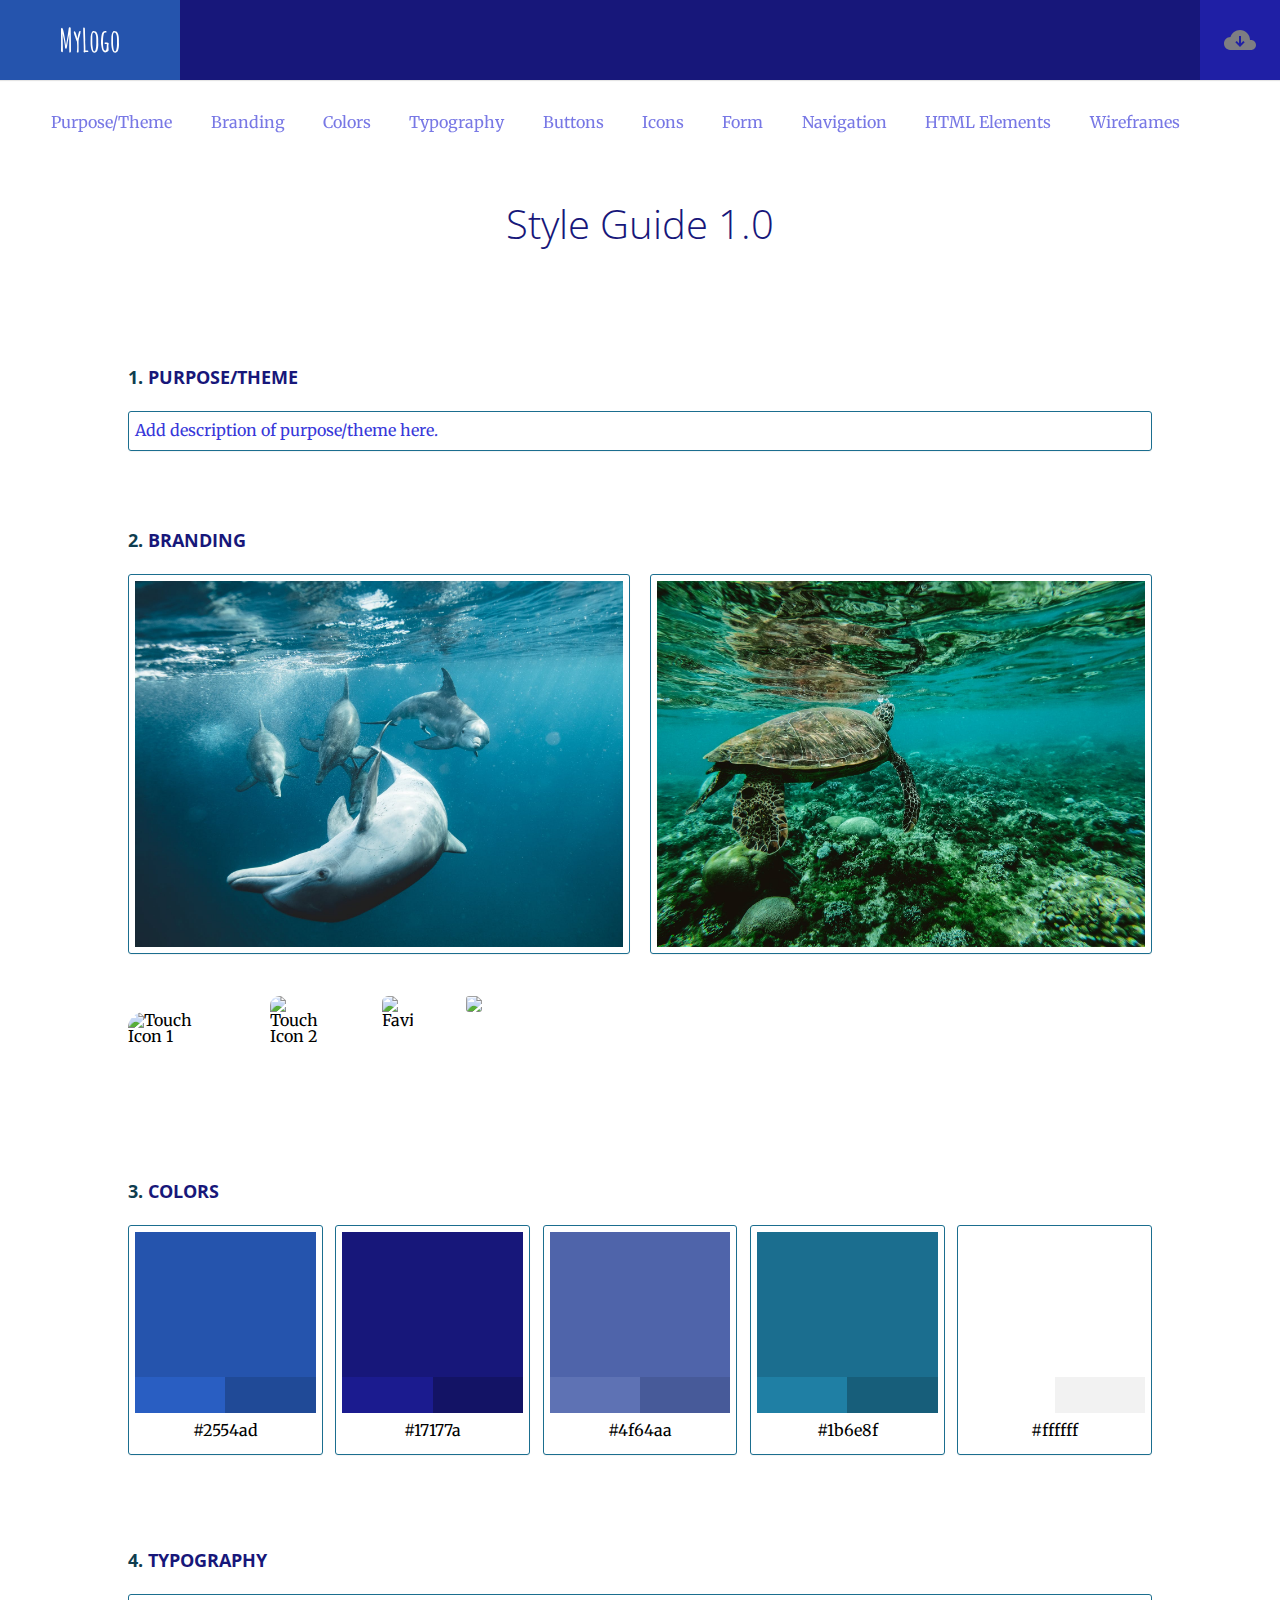
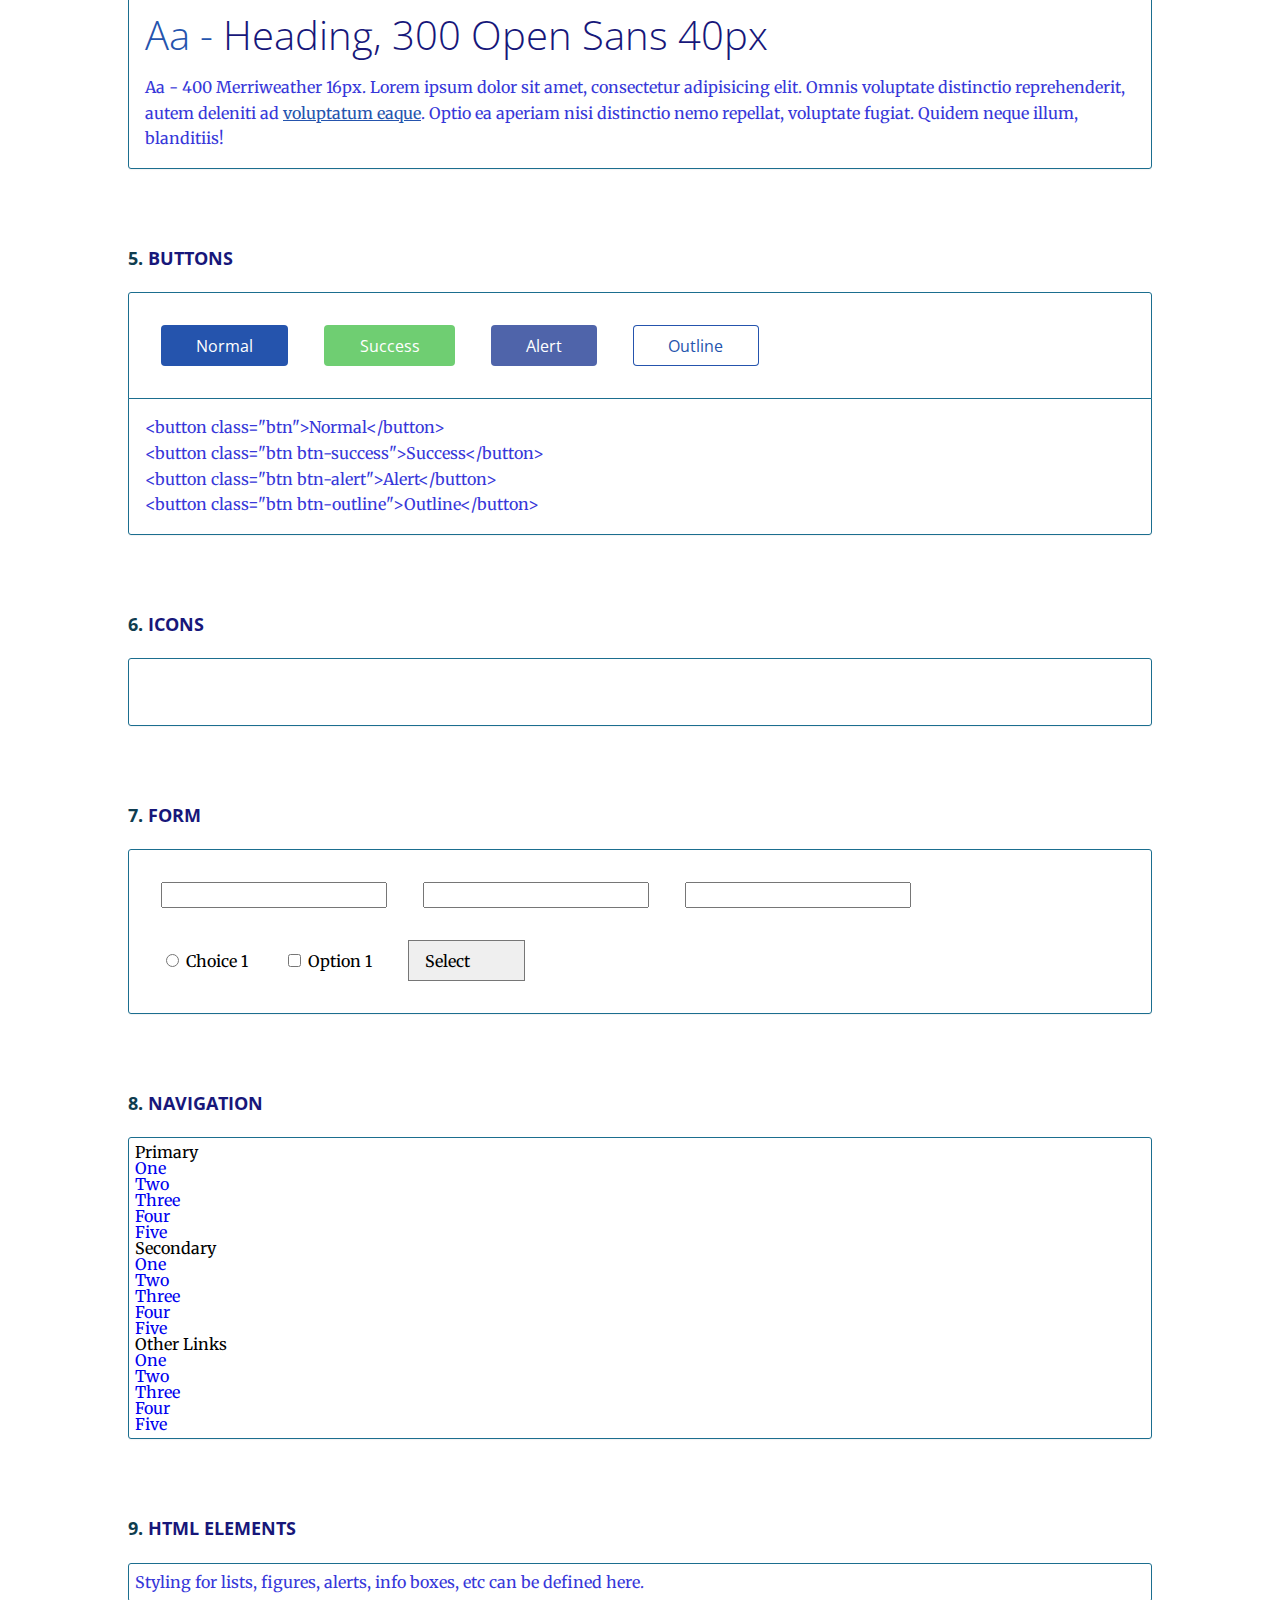
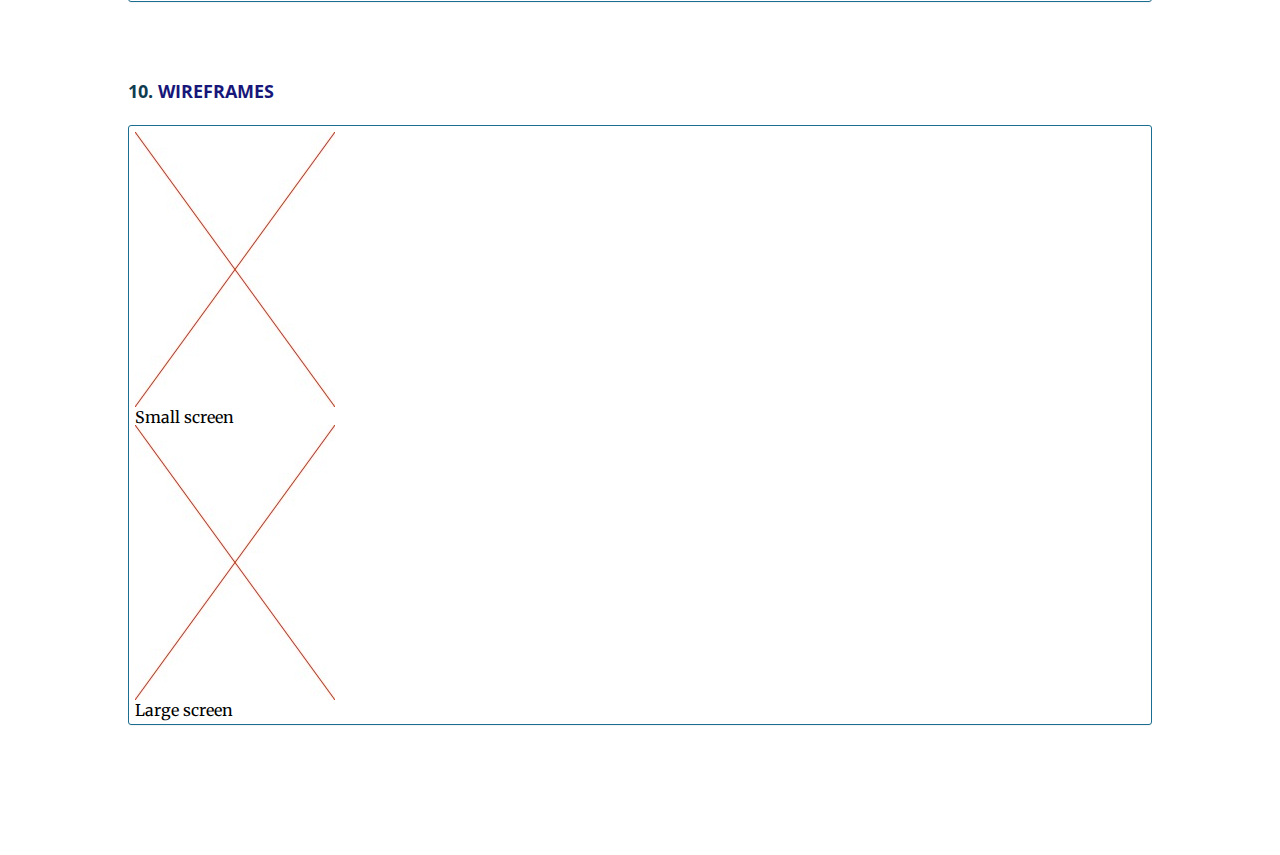
==== index.html @ e4dee093 "actualizando en git" ====
<!DOCTYPE html>
<html lang="en" class="no-js">
  <head>
    <meta charset="UTF-8" />
    <meta name="viewport" content="width=device-width, initial-scale=1" />

    <link
      href="http://fonts.googleapis.com/css?family=Open+Sans:400,300,700|Merriweather"
      rel="stylesheet"
      type="text/css"
    />

    <link rel="stylesheet" href="scss/style-guide.css" />
    <!-- Resource style -->
    <script src="js/modernizr.js"></script>
    <!-- Modernizr -->
    <title>Style Guide | CodyHouse</title>
  </head>
  <body>
    <header>
      <div class="cd-logo"><img src="assets/logo.svg" alt="Logo" /></div>

      <nav>
        <ul class="cd-main-nav">
          <li><a href="#branding">Branding</a></li>
          <li><a href="#colors">Colors</a></li>
          <li><a href="#typography">Typography</a></li>
          <li><a href="#buttons">Buttons</a></li>
          <li><a href="#icons">icons</a></li>
          <li><a href="#form">Form</a></li>
          <li><a href="#navigation">Navigation</a></li>
        </ul>
        <!-- cd-main-nav -->
      </nav>

      <a href="assets/assets-download-file.zip" class="cd-download"
        ><span>Download assets</span></a
      >
      <a href="#0" class="cd-nav-trigger">Menu<span></span></a>
    </header>

    <main>
      <h1>Style Guide 1.0</h1>

      <section id="purpose" class="cd-purpose">
        <h2>Purpose/Theme</h2>

        <div class="cd-box"><p>Add description of purpose/theme here.</p></div>
      </section>

      <section id="branding" class="cd-branding">
        <h2>Branding</h2>

        <ul>
          <li class="cd-box">
            <img src="assets/branding/Ocean-theme-3.jpeg" alt="Logo version 1" />
          </li>
          <li class="cd-box">
            <img src="assets/branding/Ocean-theme-4.jpeg" alt="Logo version 2" />
          </li>
        </ul>

        <ul>
          <li>
            <img src="assets/branding/touch-icon-1.jpg" alt="Touch Icon 1" />
          </li>
          <li>
            <img src="assets/branding/touch-icon-2.jpg" alt="Touch Icon 2" />
          </li>
          <li><img src="assets/branding/favicon-1.jpg" alt="Favicon 1" /></li>
          <li><img src="assets/branding/favicon-2.jpg" alt="Favicon 2" /></li>
        </ul>
      </section>

      <section id="colors" class="cd-colors">
        <h2>Colors</h2>

        <ul>
          <li class="cd-box"><div class="cd-color-swatch"></div></li>

          <li class="cd-box"><div class="cd-color-swatch"></div></li>

          <li class="cd-box"><div class="cd-color-swatch"></div></li>

          <li class="cd-box"><div class="cd-color-swatch"></div></li>

          <li class="cd-box"><div class="cd-color-swatch"></div></li>
        </ul>
      </section>

      <section id="typography" class="cd-typography">
        <h2>Typography</h2>

        <div class="cd-box">
          <h1>Heading, <span></span></h1>
          <p>
            Aa - <span></span>. Lorem ipsum dolor sit amet, consectetur
            adipisicing elit. Omnis voluptate distinctio reprehenderit, autem
            deleniti ad <a href="#0">voluptatum eaque</a>. Optio ea aperiam nisi
            distinctio nemo repellat, voluptate fugiat. Quidem neque illum,
            blanditiis!
          </p>
        </div>
      </section>

      <section id="buttons" class="cd-buttons">
        <h2>Buttons</h2>

        <div class="cd-box">
          <button class="btn">Normal</button>
          <button class="btn btn-success">Success</button>
          <button class="btn btn-alert">Alert</button>
          <button class="btn btn-outline">Outline</button>
        </div>
      </section>

      <section id="icons" class="cd-icons">
        <h2>Icons</h2>

        <ul class="cd-box">
          <li class="cd-icon-1"></li>
          <li class="cd-icon-2"></li>
          <li class="cd-icon-3"></li>
          <li class="cd-icon-4"></li>
          <li class="cd-icon-5"></li>
          <li class="cd-icon-6"></li>
          <li class="cd-icon-7"></li>
          <li class="cd-icon-8"></li>
        </ul>
      </section>

      <section id="form" class="cd-form">
        <h2>Form</h2>

        <div class="cd-box">
          <form>
            <fieldset>
              <input type="text" /> <input class="success" type="text" />
              <input class="alert" type="text" />
            </fieldset>

            <fieldset>
              <div class="cd-input-wrapper">
                <input type="radio" name="radioButton" id="radio1" />
                <label class="radio-label" for="radio1">Choice 1</label>
              </div>

              <div class="cd-input-wrapper">
                <input type="checkbox" id="checkbox1" />
                <label class="checkbox-label" for="checkbox1">Option 1</label>
              </div>

              <div class="cd-input-wrapper cd-select">
                <select name="select-this" id="select-this">
                  <option value="0">Select</option>
                  <option value="1">Option 1</option>
                  <option value="2">Option 2</option>
                  <option value="2">Option 3</option>
                </select>
              </div>
            </fieldset>
          </form>
        </div>
      </section>
      <section id="navigation" class="cd-navigation">
        <h2>Navigation</h2>
        <div class="cd-box">
          <div>
            <h3>Primary</h3>
            <nav class="cd-primary-nav">
              <ul>
                <li><a href="#">One</a></li>
                <li><a href="#">Two</a></li>
                <li><a href="#">Three</a></li>
                <li><a href="#">Four</a></li>
                <li><a href="#">Five</a></li>
              </ul>
            </nav>
          </div>
          <div>
            <h3>Secondary</h3>
            <nav class="cd-secondary-nav">
              <ul>
                <li><a href="#">One</a></li>
                <li><a href="#">Two</a></li>
                <li><a href="#">Three</a></li>
                <li><a href="#">Four</a></li>
                <li><a href="#">Five</a></li>
              </ul>
            </nav>
          </div>
          <div>
            <h3>Other Links</h3>
            <ul>
              <li><a href="#">One</a></li>
              <li><a href="#">Two</a></li>
              <li><a href="#">Three</a></li>
              <li><a href="#">Four</a></li>
              <li><a href="#">Five</a></li>
            </ul>
          </div>
        </div>
      </section>

      <section id="elements" class="cd-elements">
        <h2>HTML Elements</h2>
        <div class="cd-box">
          <p>
            Styling for lists, figures, alerts, info boxes, etc can be defined
            here.
          </p>
        </div>
      </section>

      <section id="wireframes" class="cd-wireframes">
        <h2>Wireframes</h2>
        <div class="cd-box">
          <figure>
            <img src="assets/wireframe-sm.jpg" alt="Small screen wireframe" />
            <figcaption>Small screen</figcaption>
          </figure>
          <figure>
            <img src="assets/wireframe-lg.jpg" alt="Large screen wireframe" />
            <figcaption>Large screen</figcaption>
          </figure>
        </div>
      </section>
    </main>

    <script src="js/main.js"></script>
  </body>
</html>
---- scss/style-guide.css ----
/* http://meyerweb.com/eric/tools/css/reset/ 
   v2.0 | 20110126
   License: none (public domain)
*/
html, body, div, span, applet, object, iframe,
h1, h2, h3, h4, h5, h6, p, blockquote, pre,
a, abbr, acronym, address, big, cite, code,
del, dfn, em, img, ins, kbd, q, s, samp,
small, strike, strong, sub, sup, tt, var,
b, u, i, center,
dl, dt, dd, ol, ul, li,
fieldset, form, label, legend,
table, caption, tbody, tfoot, thead, tr, th, td,
article, aside, canvas, details, embed,
figure, figcaption, footer, header, hgroup,
menu, nav, output, ruby, section, summary,
time, mark, audio, video {
  margin: 0;
  padding: 0;
  border: 0;
  font-size: 100%;
  font: inherit;
  vertical-align: baseline;
}

/* HTML5 display-role reset for older browsers */
article, aside, details, figcaption, figure,
footer, header, hgroup, menu, nav, section, main {
  display: block;
}

body {
  line-height: 1;
}

ol, ul {
  list-style: none;
}

blockquote, q {
  quotes: none;
}

blockquote:before, blockquote:after,
q:before, q:after {
  content: "";
  content: none;
}

table {
  border-collapse: collapse;
  border-spacing: 0;
}

/* -------------------------------- 

xBackground 

-------------------------------- */
body {
  /* this is the page background */
  background-color: #ffffff;
}

/* -------------------------------- 

xPatterns

-------------------------------- */
.cd-box {
  /* this is the container of various design elements - i.e. the 2 logo of the branding section */
  border: 1px solid #1b6e8f;
  border-radius: 3px;
  background: #ffffff;
  box-shadow: 0 1px 1px rgba(0, 0, 0, 0.05);
  padding: 6px;
}

/* -------------------------------- 

xNavigation 

-------------------------------- */
header {
  background-color: #17177a;
}

.cd-logo {
  /* logo box style */
  background-color: #2554ad;
  width: 120px;
}
@media only screen and (min-width: 1024px) {
  .cd-logo {
    width: 180px;
  }
}

.cd-main-nav {
  /* main navigation background color - full screen on small devices */
  background: #17177a;
}
.cd-main-nav li a {
  color: #ffffff;
  border-color: #1b1b8f;
}
@media only screen and (min-width: 1024px) {
  .cd-main-nav li a {
    color: #7878e5;
  }
  .cd-main-nav li a.selected {
    color: #ffffff;
    box-shadow: 0 2px 0 #2554ad;
  }
  .cd-main-nav li a:hover {
    color: #ffffff;
  }
}

.cd-nav-trigger span {
  /* hamburger menu */
  background-color: #ffffff;
}
.cd-nav-trigger span::before, .cd-nav-trigger span::after {
  /* upper and lower lines */
  background-color: #ffffff;
}

.nav-is-visible .cd-nav-trigger span {
  /* hide line in the center on mobile when nav is visible */
  background-color: rgba(255, 255, 255, 0);
}
.nav-is-visible .cd-nav-trigger span::before, .nav-is-visible .cd-nav-trigger span::after {
  /* preserve visibility of upper and lower lines - close icon */
  background-color: white;
}

.cd-download {
  /* download button top-right visible on big devices */
  background-color: #1f1fa5;
}
.no-touch .cd-download:hover {
  background-color: #2323ba;
}
.cd-download span {
  /* tooltip */
  background: #2554ad;
  color: #ffffff;
}
.cd-download span::before {
  /* right arrow color */
  border-color: #2554ad;
}

/* -------------------------------- 

xPage title 

-------------------------------- */
main > h1 {
  color: #17177a;
}
@media only screen and (min-width: 1600px) {
  main > h1 {
    /* title goes into the header on big devices */
    color: #ffffff;
  }
}

/* -------------------------------- 

xTypography 

-------------------------------- */
/* -------------------------------- 

xTypography 

-------------------------------- */
h1, h2 {
  font-family: "Open Sans", sans-serif;
  color: #17177a;
}

h1 {
  font-size: 2.4rem;
  font-weight: 300;
  line-height: 1.2;
  margin: 0 0 0.4em;
}
@media only screen and (min-width: 768px) {
  h1 {
    font-size: 3.2rem;
  }
}
@media only screen and (min-width: 1024px) {
  h1 {
    font-size: 4rem;
  }
}

h2 {
  font-weight: bold;
  text-transform: uppercase;
  margin: 1em 0;
}
@media only screen and (min-width: 768px) {
  h2 {
    font-size: 1.8rem;
    margin: 1em 0 1.4em;
  }
}

section > h2::before {
  /* number before each section title */
  color: #0f3d4f;
}

p {
  font-size: 1.4rem;
  line-height: 1.4;
  color: #3737d9;
}
p a {
  color: #2554ad;
  text-decoration: underline;
}
@media only screen and (min-width: 768px) {
  p {
    font-size: 1.6rem;
    line-height: 1.6;
  }
}

/* -------------------------------- 

xButtons 

-------------------------------- */
.btn {
  border: none;
  box-shadow: none;
  border-radius: 0.25em;
  font-size: 1.4rem;
  font-family: "Open Sans", sans-serif;
  color: #ffffff;
  padding: 0.6em 2.2em;
  cursor: pointer;
  background: #2554ad;
}
.btn:focus {
  outline: none;
}
.no-touch .btn:hover {
  background: #295ec2;
}
.btn.btn-success {
  background: #6fce72;
}
.no-touch .btn.btn-success:hover {
  background: #82d485;
}
.btn.btn-alert {
  background: #4f64aa;
}
.no-touch .btn.btn-alert:hover {
  background: #5e72b4;
}
.btn.btn-outline {
  color: #2554ad;
  background: transparent;
  box-shadow: inset 0 0 0 1px #2554ad;
}
.no-touch .btn.btn-outline:hover {
  color: #ffffff;
  background: #2554ad;
}
@media only screen and (min-width: 768px) {
  .btn {
    font-size: 1.6rem;
  }
}

select {
  position: relative;
  padding: 0.6em 2em 0.6em 1em;
  cursor: pointer;
  -webkit-appearance: none;
  -moz-appearance: none;
  -ms-appearance: none;
  -o-appearance: none;
  appearance: none;
}

/* -------------------------------- 

xBasic style

-------------------------------- */
*, *::after, *::before {
  -webkit-box-sizing: border-box;
  -moz-box-sizing: border-box;
  box-sizing: border-box;
}

html * {
  -webkit-font-smoothing: antialiased;
  -moz-osx-font-smoothing: grayscale;
}

html {
  font-size: 62.5%;
}

body {
  font-size: 1.6rem;
  font-family: "Merriweather", serif;
}

a {
  text-decoration: none;
}

img {
  max-width: 100%;
}

input, textarea, select {
  font-family: "Merriweather", serif;
  font-size: 1.6rem;
}

header {
  position: fixed;
  height: 50px;
  width: 100%;
  top: 0;
  left: 0;
  box-shadow: 0 1px 1px rgba(0, 0, 0, 0.1);
  z-index: 10;
}
header nav {
  display: inline-block;
}
@media only screen and (min-width: 1024px) {
  header {
    height: 80px;
  }
  header::after {
    clear: both;
    content: "";
    display: block;
  }
}

.cd-logo {
  display: inline-block;
  height: 100%;
  position: relative;
}
.cd-logo img {
  position: absolute;
  display: block;
  top: 50%;
  left: 50%;
  -webkit-transform: translateX(-50%) translateY(-50%);
  -moz-transform: translateX(-50%) translateY(-50%);
  -ms-transform: translateX(-50%) translateY(-50%);
  -o-transform: translateX(-50%) translateY(-50%);
  transform: translateX(-50%) translateY(-50%);
}
@media only screen and (min-width: 1600px) {
  .cd-logo {
    margin-left: 5%;
  }
}

.cd-nav-trigger {
  display: block;
  position: absolute;
  right: 0;
  top: 0;
  height: 100%;
  width: 50px;
  overflow: hidden;
  white-space: nowrap;
  color: transparent;
}
.cd-nav-trigger span {
  position: absolute;
  height: 2px;
  width: 20px;
  top: 50%;
  margin-top: -1px;
  left: 50%;
  margin-left: -10px;
  -webkit-transition: background-color 0.3s 0.3s;
  -moz-transition: background-color 0.3s 0.3s;
  transition: background-color 0.3s 0.3s;
}
.cd-nav-trigger span::before, .cd-nav-trigger span::after {
  content: "";
  position: absolute;
  width: 100%;
  height: 100%;
  /* Force Hardware Acceleration in WebKit */
  -webkit-transform: translateZ(0);
  -moz-transform: translateZ(0);
  -ms-transform: translateZ(0);
  -o-transform: translateZ(0);
  transform: translateZ(0);
  -webkit-backface-visibility: hidden;
  backface-visibility: hidden;
  will-change: transform;
  -webkit-transition: transform 0.3s 0.3s;
  -moz-transition: transform 0.3s 0.3s;
  transition: transform 0.3s 0.3s;
}
.cd-nav-trigger span::before {
  -webkit-transform: translateY(-6px);
  -moz-transform: translateY(-6px);
  -ms-transform: translateY(-6px);
  -o-transform: translateY(-6px);
  transform: translateY(-6px);
}
.cd-nav-trigger span::after {
  -webkit-transform: translateY(6px);
  -moz-transform: translateY(6px);
  -ms-transform: translateY(6px);
  -o-transform: translateY(6px);
  transform: translateY(6px);
}
@media only screen and (min-width: 1024px) {
  .cd-nav-trigger {
    display: none;
  }
}

.cd-main-nav {
  position: fixed;
  top: 0;
  left: 0;
  width: 100%;
  height: 100vh;
  padding: 50px 0;
  text-align: center;
  -webkit-transform: translateY(-100%);
  -moz-transform: translateY(-100%);
  -ms-transform: translateY(-100%);
  -o-transform: translateY(-100%);
  transform: translateY(-100%);
  -webkit-transition: transform 0.3s;
  -moz-transition: transform 0.3s;
  transition: transform 0.3s;
}
.cd-main-nav li a {
  display: block;
  font-size: 1.8rem;
  padding: 1em 0;
  border-bottom-width: 1px;
  border-style: solid;
}
.cd-main-nav li:first-of-type a {
  border-top-width: 1px;
}
@media only screen and (min-width: 1024px) {
  .cd-main-nav {
    position: static;
    display: table;
    -webkit-transform: translateY(0);
    -moz-transform: translateY(0);
    -ms-transform: translateY(0);
    -o-transform: translateY(0);
    transform: translateY(0);
    width: auto;
    height: 80px;
    background: transparent;
    padding: 0 2em;
    text-align: left;
  }
  .cd-main-nav li {
    display: table-cell;
    vertical-align: middle;
    padding: 0 1em;
  }
  .cd-main-nav li a {
    display: inline-block;
    font-size: 1.6rem;
    padding: 0.4em 0.2em;
    border-bottom: none;
    -webkit-transition: all 0.2s;
    -moz-transition: all 0.2s;
    transition: all 0.2s;
  }
  .cd-main-nav li:first-of-type a {
    border-top: none;
  }
}
@media only screen and (min-width: 1600px) {
  .cd-main-nav {
    display: none;
  }
}

.nav-is-visible .cd-nav-trigger span::before {
  -webkit-transform: translateY(0) rotate(-45deg);
  -moz-transform: translateY(0) rotate(-45deg);
  -ms-transform: translateY(0) rotate(-45deg);
  -o-transform: translateY(0) rotate(-45deg);
  transform: translateY(0) rotate(-45deg);
}
.nav-is-visible .cd-nav-trigger span::after {
  -webkit-transform: translateY(0) rotate(45deg);
  -moz-transform: translateY(0) rotate(45deg);
  -ms-transform: translateY(0) rotate(45deg);
  -o-transform: translateY(0) rotate(45deg);
  transform: translateY(0) rotate(45deg);
}
.nav-is-visible .cd-main-nav {
  -webkit-transform: translateY(0);
  -moz-transform: translateY(0);
  -ms-transform: translateY(0);
  -o-transform: translateY(0);
  transform: translateY(0);
}

.cd-download {
  position: absolute;
  top: 0;
  right: 0;
  height: 100%;
  width: 80px;
  background-image: url("../assets/icon-download.svg");
  background-position: center center;
  background-repeat: no-repeat;
  display: none;
  -webkit-transition: background-color 0.2s;
  -moz-transition: background-color 0.2s;
  transition: background-color 0.2s;
}
.cd-download span {
  /* tooltip */
  position: absolute;
  right: 120%;
  top: 50%;
  margin-top: -20px;
  width: 140px;
  height: 40px;
  line-height: 40px;
  white-space: nowrap;
  text-align: center;
  font-size: 1.2rem;
  -webkit-transition: opacity 0.2s 0s, visibility 0s 0.2s;
  -moz-transition: opacity 0.2s 0s, visibility 0s 0.2s;
  transition: opacity 0.2s 0s, visibility 0s 0.2s;
}
.cd-download span::before {
  /* right arrow */
  content: "";
  position: absolute;
  top: 12px;
  left: 100%;
  height: 0;
  width: 0;
  border-width: 8px;
  border-style: solid;
  border-top-color: transparent;
  border-bottom-color: transparent;
  border-right-color: transparent;
}
.no-touch .cd-download:hover span {
  opacity: 1;
  visibility: visible;
  -webkit-transition: opacity 0.2s 0s, visibility 0s 0s;
  -moz-transition: opacity 0.2s 0s, visibility 0s 0s;
  transition: opacity 0.2s 0s, visibility 0s 0s;
}
@media only screen and (min-width: 1024px) {
  .cd-download {
    display: block;
  }
  .cd-download span {
    opacity: 0;
    visibility: hidden;
  }
}
@media only screen and (min-width: 1600px) {
  .cd-download {
    right: 5%;
  }
}

main {
  width: 90%;
  max-width: 1024px;
  margin: 0 auto;
  padding: 50px 0;
}
main > h1 {
  text-align: center;
  margin: 3em 0;
}
@media only screen and (min-width: 1024px) {
  main {
    padding-top: 80px;
  }
}
@media only screen and (min-width: 1600px) {
  main {
    max-width: none;
    padding: 120px 0 50px;
  }
  main > h1 {
    position: fixed;
    top: 0;
    left: 50%;
    height: 80px;
    line-height: 80px;
    width: 400px;
    margin: 0 0 0 -200px;
    font-size: 2.6rem;
    z-index: 20;
  }
}

section {
  margin: 3em 0;
}
section::after {
  clear: both;
  content: "";
  display: block;
}
section:nth-of-type(1) h2::before {
  content: "1. ";
}
section:nth-of-type(2) h2::before {
  content: "2. ";
}
section:nth-of-type(3) h2::before {
  content: "3. ";
}
section:nth-of-type(4) h2::before {
  content: "4. ";
}
section:nth-of-type(5) h2::before {
  content: "5. ";
}
section:nth-of-type(6) h2::before {
  content: "6. ";
}
section:nth-of-type(7) h2::before {
  content: "7. ";
}
section:nth-of-type(8) h2::before {
  content: "8. ";
}
section:nth-of-type(9) h2::before {
  content: "9. ";
}
section:nth-of-type(10) h2::before {
  content: "10. ";
}
@media only screen and (min-width: 768px) {
  section {
    margin: 3em 0 5em;
  }
}
@media only screen and (min-width: 1600px) {
  section {
    width: 48%;
    float: left;
    margin: 0 4% 4em 0;
  }
  section:nth-of-type(2n) {
    margin-right: 0;
  }
}

/* xBranding section - basic style */
.cd-branding .cd-box {
  margin-bottom: 1em;
}
.cd-branding img {
  display: block;
  width: 100%;
}
.cd-branding ul:last-of-type {
  padding-top: 0.6em;
}
.cd-branding ul:last-of-type li {
  display: inline-block;
  margin-right: 1em;
}
.cd-branding ul:last-of-type li:nth-of-type(1) img {
  width: 90px;
  height: 90px;
  border-radius: 1em;
}
.cd-branding ul:last-of-type li:nth-of-type(2) img {
  width: 60px;
  height: 60px;
  border-radius: 0.6em;
}
.cd-branding ul:last-of-type li:nth-of-type(3) img {
  width: 32px;
  height: 32px;
  border-radius: 0.4em;
}
.cd-branding ul:last-of-type li:nth-of-type(4) img {
  width: 16px;
  height: 16px;
  border-radius: 0.2em;
}
@media only screen and (min-width: 768px) {
  .cd-branding .cd-box {
    width: 49%;
    float: left;
    margin: 0 2% 2em 0;
  }
  .cd-branding .cd-box:nth-of-type(2n) {
    margin-right: 0;
  }
  .cd-branding ul:last-of-type {
    clear: left;
  }
  .cd-branding ul:last-of-type li {
    margin-right: 3em;
  }
}

/* xColor section - basic style */
.cd-colors li {
  text-align: center;
  width: 48%;
  float: left;
  margin: 0 4% 1em 0;
}
.cd-colors li:nth-of-type(2n) {
  margin-right: 0;
}
.cd-colors .cd-color-swatch {
  position: relative;
  width: 100%;
  padding: 50% 0;
}
.cd-colors .cd-color-swatch::before, .cd-colors .cd-color-swatch::after {
  /* lighter and darker color shades of the same swatch */
  content: "";
  position: absolute;
  bottom: 0;
  width: 50%;
  height: 20%;
}
.cd-colors .cd-color-swatch::before {
  left: 0;
}
.cd-colors .cd-color-swatch::after {
  right: 0;
}
.cd-colors b {
  display: block;
  padding: 0.6em 0;
}
.cd-colors li:nth-of-type(1) .cd-color-swatch {
  background: #2554ad;
}
.cd-colors li:nth-of-type(1) .cd-color-swatch::before {
  background: #295ec2;
}
.cd-colors li:nth-of-type(1) .cd-color-swatch::after {
  background: #204a97;
}
.cd-colors li:nth-of-type(2) .cd-color-swatch {
  background: #17177a;
}
.cd-colors li:nth-of-type(2) .cd-color-swatch::before {
  background: #1b1b8f;
}
.cd-colors li:nth-of-type(2) .cd-color-swatch::after {
  background: #131365;
}
.cd-colors li:nth-of-type(3) .cd-color-swatch {
  background: #4f64aa;
}
.cd-colors li:nth-of-type(3) .cd-color-swatch::before {
  background: #5e72b4;
}
.cd-colors li:nth-of-type(3) .cd-color-swatch::after {
  background: #475a99;
}
.cd-colors li:nth-of-type(4) .cd-color-swatch {
  background: #1b6e8f;
}
.cd-colors li:nth-of-type(4) .cd-color-swatch::before {
  background: #1f7fa4;
}
.cd-colors li:nth-of-type(4) .cd-color-swatch::after {
  background: #175e7a;
}
.cd-colors li:nth-of-type(5) .cd-color-swatch {
  background: #ffffff;
}
.cd-colors li:nth-of-type(5) .cd-color-swatch::before {
  background: white;
}
.cd-colors li:nth-of-type(5) .cd-color-swatch::after {
  background: #f2f2f2;
}
@media only screen and (min-width: 768px) {
  .cd-colors li {
    width: 19%;
    float: left;
    margin: 0 1.25% 1em 0;
  }
  .cd-colors li:nth-of-type(2n) {
    margin-right: 1.25%;
  }
  .cd-colors li:nth-of-type(5n) {
    margin-right: 0;
  }
}

.cd-typography .cd-box,
.cd-buttons .cd-box,
.cd-icons .cd-box,
.cd-form .cd-box {
  padding: 1em;
}
@media only screen and (min-width: 768px) {
  .cd-typography .cd-box .cd-box,
.cd-buttons .cd-box .cd-box,
.cd-icons .cd-box .cd-box,
.cd-form .cd-box .cd-box {
    padding: 2em;
  }
}

/* xTypography section - basic style */
.cd-typography h1::before {
  content: "Aa - ";
  color: #2554ad;
}

.cd-buttons .cd-box:first-of-type {
  border-bottom-left-radius: 0;
  border-bottom-right-radius: 0;
}
.cd-buttons .cd-box:last-of-type {
  margin-top: -1px;
  border-top-left-radius: 0;
  border-top-right-radius: 0;
}
.cd-buttons button {
  margin: 0.4em;
}
@media only screen and (min-width: 1024px) {
  .cd-buttons button {
    margin: 1em;
  }
}

/* xIcons section - basic style */
.cd-icons li {
  display: inline-block;
  background-position: center center;
  background-repeat: no-repeat;
  margin: 1em;
}
.cd-icons .cd-icon-1 {
  background-image: url("../assets/icons/icon-1.svg");
}
.cd-icons .cd-icon-2 {
  background-image: url("../assets/icons/icon-2.svg");
}
.cd-icons .cd-icon-3 {
  background-image: url("../assets/icons/icon-3.svg");
}
.cd-icons .cd-icon-4 {
  background-image: url("../assets/icons/icon-4.svg");
}
.cd-icons .cd-icon-5 {
  background-image: url("../assets/icons/icon-5.svg");
}
.cd-icons .cd-icon-6 {
  background-image: url("../assets/icons/icon-6.svg");
}
.cd-icons .cd-icon-7 {
  background-image: url("../assets/icons/icon-7.svg");
}
.cd-icons .cd-icon-8 {
  background-image: url("../assets/icons/icon-8.svg");
}

/* xForm section - basic style */
.cd-form input[type=text],
.cd-form .cd-input-wrapper {
  margin: 1em;
}
.cd-form .cd-input-wrapper {
  position: relative;
  display: inline-block;
}
.cd-form select::-ms-expand {
  display: none;
}

@-moz-document url-prefix() {
  /* hide custom arrow on Firefox */
  .cd-select::after {
    display: none;
  }
}
.no-csstransitions .cd-select::after {
  display: none;
}

/*# sourceMappingURL=style-guide.css.map */
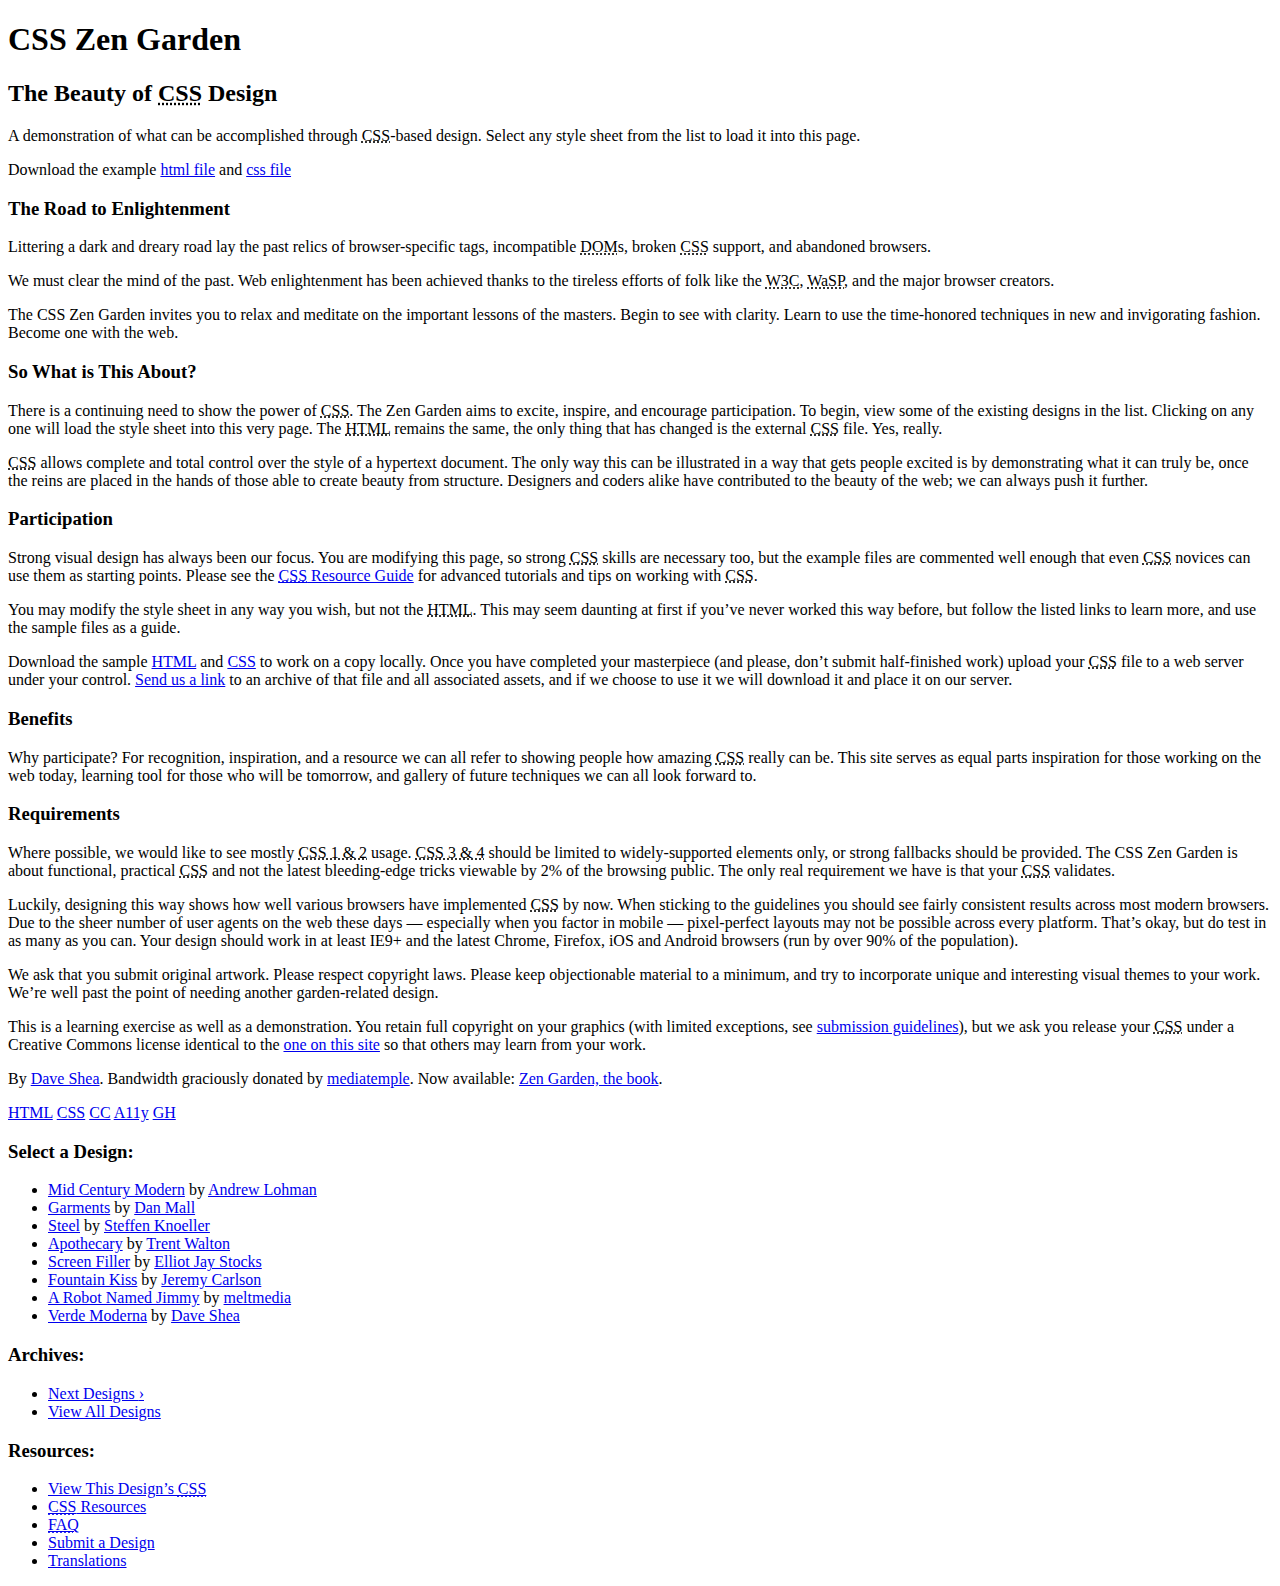
==== commit f212ec24: "index incorporated" ====
--- a/index.html
+++ b/index.html
@@ -1,232 +1,198 @@
 <!DOCTYPE html>
-<html lang="en" class="no-js">
-  <head>
-    <meta charset="UTF-8" />
-    <meta name="viewport" content="width=device-width, initial-scale=1" />
+<html lang="en">
+<head>
+	<meta charset="utf-8">
+	<title>CSS Zen Garden: The Beauty of CSS Design</title>
 
-    <link
-      href="http://fonts.googleapis.com/css?family=Open+Sans:400,300,700|Merriweather"
-      rel="stylesheet"
-      type="text/css"
-    />
+	<link rel="stylesheet" media="screen" href="style.css?v=8may2013">
+	<link rel="alternate" type="application/rss+xml" title="RSS" href="http://www.csszengarden.com/zengarden.xml">
 
-    <link rel="stylesheet" href="scss/style-guide.css" />
-    <!-- Resource style -->
-    <script src="js/modernizr.js"></script>
-    <!-- Modernizr -->
-    <title>Style Guide | CodyHouse</title>
-  </head>
-  <body>
-    <header>
-      <div class="cd-logo"><img src="assets/logo.svg" alt="Logo" /></div>
+	<meta name="viewport" content="width=device-width, initial-scale=1.0">
+	<meta name="author" content="Dave Shea">
+	<meta name="description" content="A demonstration of what can be accomplished visually through CSS-based design.">
+	<meta name="robots" content="all">
 
-      <nav>
-        <ul class="cd-main-nav">
-          <li><a href="#branding">Branding</a></li>
-          <li><a href="#colors">Colors</a></li>
-          <li><a href="#typography">Typography</a></li>
-          <li><a href="#buttons">Buttons</a></li>
-          <li><a href="#icons">icons</a></li>
-          <li><a href="#form">Form</a></li>
-          <li><a href="#navigation">Navigation</a></li>
-        </ul>
-        <!-- cd-main-nav -->
-      </nav>
 
-      <a href="assets/assets-download-file.zip" class="cd-download"
-        ><span>Download assets</span></a
-      >
-      <a href="#0" class="cd-nav-trigger">Menu<span></span></a>
-    </header>
+	<!--[if lt IE 9]>
+	<script src="script/html5shiv.js"></script>
+	<![endif]-->
+</head>
 
-    <main>
-      <h1>Style Guide 1.0</h1>
+<!--
 
-      <section id="purpose" class="cd-purpose">
-        <h2>Purpose/Theme</h2>
 
-        <div class="cd-box"><p>Add description of purpose/theme here.</p></div>
-      </section>
 
-      <section id="branding" class="cd-branding">
-        <h2>Branding</h2>
+	View source is a feature, not a bug. Thanks for your curiosity and
+	interest in participating!
 
-        <ul>
-          <li class="cd-box">
-            <img src="assets/branding/Ocean-theme-3.jpeg" alt="Logo version 1" />
-          </li>
-          <li class="cd-box">
-            <img src="assets/branding/Ocean-theme-4.jpeg" alt="Logo version 2" />
-          </li>
-        </ul>
+	Here are the submission guidelines for the new and improved csszengarden.com:
 
-        <ul>
-          <li>
-            <img src="assets/branding/touch-icon-1.jpg" alt="Touch Icon 1" />
-          </li>
-          <li>
-            <img src="assets/branding/touch-icon-2.jpg" alt="Touch Icon 2" />
-          </li>
-          <li><img src="assets/branding/favicon-1.jpg" alt="Favicon 1" /></li>
-          <li><img src="assets/branding/favicon-2.jpg" alt="Favicon 2" /></li>
-        </ul>
-      </section>
+	- CSS3? Of course! Prefix for ALL browsers where necessary.
+	- go responsive; test your layout at multiple screen sizes.
+	- your browser testing baseline: IE9+, recent Chrome/Firefox/Safari, and iOS/Android
+	- Graceful degradation is acceptable, and in fact highly encouraged.
+	- use classes for styling. Don't use ids.
+	- web fonts are cool, just make sure you have a license to share the files. Hosted 
+	  services that are applied via the CSS file (ie. Google Fonts) will work fine, but
+	  most that require custom HTML won't. TypeKit is supported, see the readme on this
+	  page for usage instructions: https://github.com/mezzoblue/csszengarden.com/
 
-      <section id="colors" class="cd-colors">
-        <h2>Colors</h2>
+	And a few tips on building your CSS file:
 
-        <ul>
-          <li class="cd-box"><div class="cd-color-swatch"></div></li>
+	- use :first-child, :last-child and :nth-child to get at non-classed elements
+	- use ::before and ::after to create pseudo-elements for extra styling
+	- use multiple background images to apply as many as you need to any element
+	- use the Kellum Method for image replacement, if still needed. http://goo.gl/GXxdI
+	- don't rely on the extra divs at the bottom. Use ::before and ::after instead.
 
-          <li class="cd-box"><div class="cd-color-swatch"></div></li>
+		
+-->
 
-          <li class="cd-box"><div class="cd-color-swatch"></div></li>
+<body id="css-zen-garden">
+<div class="page-wrapper">
 
-          <li class="cd-box"><div class="cd-color-swatch"></div></li>
+	<section class="intro" id="zen-intro">
+		<header role="banner">
+			<h1>CSS Zen Garden</h1>
+			<h2>The Beauty of <abbr title="Cascading Style Sheets">CSS</abbr> Design</h2>
+		</header>
 
-          <li class="cd-box"><div class="cd-color-swatch"></div></li>
-        </ul>
-      </section>
+		<div class="summary" id="zen-summary" role="article">
+			<p>A demonstration of what can be accomplished through <abbr title="Cascading Style Sheets">CSS</abbr>-based design. Select any style sheet from the list to load it into this page.</p>
+			<p>Download the example <a href="/examples/index" title="This page's source HTML code, not to be modified.">html file</a> and <a href="/examples/style.css" title="This page's sample CSS, the file you may modify.">css file</a></p>
+		</div>
 
-      <section id="typography" class="cd-typography">
-        <h2>Typography</h2>
+		<div class="preamble" id="zen-preamble" role="article">
+			<h3>The Road to Enlightenment</h3>
+			<p>Littering a dark and dreary road lay the past relics of browser-specific tags, incompatible <abbr title="Document Object Model">DOM</abbr>s, broken <abbr title="Cascading Style Sheets">CSS</abbr> support, and abandoned browsers.</p>
+			<p>We must clear the mind of the past. Web enlightenment has been achieved thanks to the tireless efforts of folk like the <abbr title="World Wide Web Consortium">W3C</abbr>, <abbr title="Web Standards Project">WaSP</abbr>, and the major browser creators.</p>
+			<p>The CSS Zen Garden invites you to relax and meditate on the important lessons of the masters. Begin to see with clarity. Learn to use the time-honored techniques in new and invigorating fashion. Become one with the web.</p>
+		</div>
+	</section>
 
-        <div class="cd-box">
-          <h1>Heading, <span></span></h1>
-          <p>
-            Aa - <span></span>. Lorem ipsum dolor sit amet, consectetur
-            adipisicing elit. Omnis voluptate distinctio reprehenderit, autem
-            deleniti ad <a href="#0">voluptatum eaque</a>. Optio ea aperiam nisi
-            distinctio nemo repellat, voluptate fugiat. Quidem neque illum,
-            blanditiis!
-          </p>
-        </div>
-      </section>
+	<div class="main supporting" id="zen-supporting" role="main">
+		<div class="explanation" id="zen-explanation" role="article">
+			<h3>So What is This About?</h3>
+			<p>There is a continuing need to show the power of <abbr title="Cascading Style Sheets">CSS</abbr>. The Zen Garden aims to excite, inspire, and encourage participation. To begin, view some of the existing designs in the list. Clicking on any one will load the style sheet into this very page. The <abbr title="HyperText Markup Language">HTML</abbr> remains the same, the only thing that has changed is the external <abbr title="Cascading Style Sheets">CSS</abbr> file. Yes, really.</p>
+			<p><abbr title="Cascading Style Sheets">CSS</abbr> allows complete and total control over the style of a hypertext document. The only way this can be illustrated in a way that gets people excited is by demonstrating what it can truly be, once the reins are placed in the hands of those able to create beauty from structure. Designers and coders alike have contributed to the beauty of the web; we can always push it further.</p>
+		</div>
 
-      <section id="buttons" class="cd-buttons">
-        <h2>Buttons</h2>
+		<div class="participation" id="zen-participation" role="article">
+			<h3>Participation</h3>
+			<p>Strong visual design has always been our focus. You are modifying this page, so strong <abbr title="Cascading Style Sheets">CSS</abbr> skills are necessary too, but the example files are commented well enough that even <abbr title="Cascading Style Sheets">CSS</abbr> novices can use them as starting points. Please see the <a href="http://www.mezzoblue.com/zengarden/resources/" title="A listing of CSS-related resources"><abbr title="Cascading Style Sheets">CSS</abbr> Resource Guide</a> for advanced tutorials and tips on working with <abbr title="Cascading Style Sheets">CSS</abbr>.</p>
+			<p>You may modify the style sheet in any way you wish, but not the <abbr title="HyperText Markup Language">HTML</abbr>. This may seem daunting at first if you&#8217;ve never worked this way before, but follow the listed links to learn more, and use the sample files as a guide.</p>
+			<p>Download the sample <a href="/examples/index" title="This page's source HTML code, not to be modified.">HTML</a> and <a href="/examples/style.css" title="This page's sample CSS, the file you may modify.">CSS</a> to work on a copy locally. Once you have completed your masterpiece (and please, don&#8217;t submit half-finished work) upload your <abbr title="Cascading Style Sheets">CSS</abbr> file to a web server under your control. <a href="http://www.mezzoblue.com/zengarden/submit/" title="Use the contact form to send us your CSS file">Send us a link</a> to an archive of that file and all associated assets, and if we choose to use it we will download it and place it on our server.</p>
+		</div>
 
-        <div class="cd-box">
-          <button class="btn">Normal</button>
-          <button class="btn btn-success">Success</button>
-          <button class="btn btn-alert">Alert</button>
-          <button class="btn btn-outline">Outline</button>
-        </div>
-      </section>
+		<div class="benefits" id="zen-benefits" role="article">
+			<h3>Benefits</h3>
+			<p>Why participate? For recognition, inspiration, and a resource we can all refer to showing people how amazing <abbr title="Cascading Style Sheets">CSS</abbr> really can be. This site serves as equal parts inspiration for those working on the web today, learning tool for those who will be tomorrow, and gallery of future techniques we can all look forward to.</p>
+		</div>
 
-      <section id="icons" class="cd-icons">
-        <h2>Icons</h2>
+		<div class="requirements" id="zen-requirements" role="article">
+			<h3>Requirements</h3>
+			<p>Where possible, we would like to see mostly <abbr title="Cascading Style Sheets, levels 1 and 2">CSS 1 &amp; 2</abbr> usage. <abbr title="Cascading Style Sheets, levels 3 and 4">CSS 3 &amp; 4</abbr> should be limited to widely-supported elements only, or strong fallbacks should be provided. The CSS Zen Garden is about functional, practical <abbr title="Cascading Style Sheets">CSS</abbr> and not the latest bleeding-edge tricks viewable by 2% of the browsing public. The only real requirement we have is that your <abbr title="Cascading Style Sheets">CSS</abbr> validates.</p>
+			<p>Luckily, designing this way shows how well various browsers have implemented <abbr title="Cascading Style Sheets">CSS</abbr> by now. When sticking to the guidelines you should see fairly consistent results across most modern browsers. Due to the sheer number of user agents on the web these days &#8212; especially when you factor in mobile &#8212; pixel-perfect layouts may not be possible across every platform. That&#8217;s okay, but do test in as many as you can. Your design should work in at least IE9+ and the latest Chrome, Firefox, iOS and Android browsers (run by over 90% of the population).</p>
+			<p>We ask that you submit original artwork. Please respect copyright laws. Please keep objectionable material to a minimum, and try to incorporate unique and interesting visual themes to your work. We&#8217;re well past the point of needing another garden-related design.</p>
+			<p>This is a learning exercise as well as a demonstration. You retain full copyright on your graphics (with limited exceptions, see <a href="http://www.mezzoblue.com/zengarden/submit/guidelines/">submission guidelines</a>), but we ask you release your <abbr title="Cascading Style Sheets">CSS</abbr> under a Creative Commons license identical to the <a href="http://creativecommons.org/licenses/by-nc-sa/3.0/" title="View the Zen Garden's license information.">one on this site</a> so that others may learn from your work.</p>
+			<p role="contentinfo">By <a href="http://www.mezzoblue.com/">Dave Shea</a>. Bandwidth graciously donated by <a href="http://www.mediatemple.net/">mediatemple</a>. Now available: <a href="http://www.amazon.com/exec/obidos/ASIN/0321303474/mezzoblue-20/">Zen Garden, the book</a>.</p>
+		</div>
 
-        <ul class="cd-box">
-          <li class="cd-icon-1"></li>
-          <li class="cd-icon-2"></li>
-          <li class="cd-icon-3"></li>
-          <li class="cd-icon-4"></li>
-          <li class="cd-icon-5"></li>
-          <li class="cd-icon-6"></li>
-          <li class="cd-icon-7"></li>
-          <li class="cd-icon-8"></li>
-        </ul>
-      </section>
+		<footer>
+			<a href="http://validator.w3.org/check/referer" title="Check the validity of this site&#8217;s HTML" class="zen-validate-html">HTML</a>
+			<a href="http://jigsaw.w3.org/css-validator/check/referer" title="Check the validity of this site&#8217;s CSS" class="zen-validate-css">CSS</a>
+			<a href="http://creativecommons.org/licenses/by-nc-sa/3.0/" title="View the Creative Commons license of this site: Attribution-NonCommercial-ShareAlike." class="zen-license">CC</a>
+			<a href="http://mezzoblue.com/zengarden/faq/#aaa" title="Read about the accessibility of this site" class="zen-accessibility">A11y</a>
+			<a href="https://github.com/mezzoblue/csszengarden.com" title="Fork this site on Github" class="zen-github">GH</a>
+		</footer>
 
-      <section id="form" class="cd-form">
-        <h2>Form</h2>
+	</div>
 
-        <div class="cd-box">
-          <form>
-            <fieldset>
-              <input type="text" /> <input class="success" type="text" />
-              <input class="alert" type="text" />
-            </fieldset>
 
-            <fieldset>
-              <div class="cd-input-wrapper">
-                <input type="radio" name="radioButton" id="radio1" />
-                <label class="radio-label" for="radio1">Choice 1</label>
-              </div>
+	<aside class="sidebar" role="complementary">
+		<div class="wrapper">
 
-              <div class="cd-input-wrapper">
-                <input type="checkbox" id="checkbox1" />
-                <label class="checkbox-label" for="checkbox1">Option 1</label>
-              </div>
+			<div class="design-selection" id="design-selection">
+				<h3 class="select">Select a Design:</h3>
+				<nav role="navigation">
+					<ul>
+					<li>
+						<a href="/221/" class="design-name">Mid Century Modern</a> by						<a href="http://andrewlohman.com/" class="designer-name">Andrew Lohman</a>
+					</li>					<li>
+						<a href="/220/" class="design-name">Garments</a> by						<a href="http://danielmall.com/" class="designer-name">Dan Mall</a>
+					</li>					<li>
+						<a href="/219/" class="design-name">Steel</a> by						<a href="http://steffen-knoeller.de" class="designer-name">Steffen Knoeller</a>
+					</li>					<li>
+						<a href="/218/" class="design-name">Apothecary</a> by						<a href="http://trentwalton.com" class="designer-name">Trent Walton</a>
+					</li>					<li>
+						<a href="/217/" class="design-name">Screen Filler</a> by						<a href="http://elliotjaystocks.com/" class="designer-name">Elliot Jay Stocks</a>
+					</li>					<li>
+						<a href="/216/" class="design-name">Fountain Kiss</a> by						<a href="http://jeremycarlson.com" class="designer-name">Jeremy Carlson</a>
+					</li>					<li>
+						<a href="/215/" class="design-name">A Robot Named Jimmy</a> by						<a href="http://meltmedia.com/" class="designer-name">meltmedia</a>
+					</li>					<li>
+						<a href="/214/" class="design-name">Verde Moderna</a> by						<a href="http://www.mezzoblue.com/" class="designer-name">Dave Shea</a>
+					</li>					</ul>
+				</nav>
+			</div>
 
-              <div class="cd-input-wrapper cd-select">
-                <select name="select-this" id="select-this">
-                  <option value="0">Select</option>
-                  <option value="1">Option 1</option>
-                  <option value="2">Option 2</option>
-                  <option value="2">Option 3</option>
-                </select>
-              </div>
-            </fieldset>
-          </form>
-        </div>
-      </section>
-      <section id="navigation" class="cd-navigation">
-        <h2>Navigation</h2>
-        <div class="cd-box">
-          <div>
-            <h3>Primary</h3>
-            <nav class="cd-primary-nav">
-              <ul>
-                <li><a href="#">One</a></li>
-                <li><a href="#">Two</a></li>
-                <li><a href="#">Three</a></li>
-                <li><a href="#">Four</a></li>
-                <li><a href="#">Five</a></li>
-              </ul>
-            </nav>
-          </div>
-          <div>
-            <h3>Secondary</h3>
-            <nav class="cd-secondary-nav">
-              <ul>
-                <li><a href="#">One</a></li>
-                <li><a href="#">Two</a></li>
-                <li><a href="#">Three</a></li>
-                <li><a href="#">Four</a></li>
-                <li><a href="#">Five</a></li>
-              </ul>
-            </nav>
-          </div>
-          <div>
-            <h3>Other Links</h3>
-            <ul>
-              <li><a href="#">One</a></li>
-              <li><a href="#">Two</a></li>
-              <li><a href="#">Three</a></li>
-              <li><a href="#">Four</a></li>
-              <li><a href="#">Five</a></li>
-            </ul>
-          </div>
-        </div>
-      </section>
+			<div class="design-archives" id="design-archives">
+				<h3 class="archives">Archives:</h3>
+				<nav role="navigation">
+					<ul>
+						<li class="next">
+							<a href="/214/page1">
+								Next Designs <span class="indicator">&rsaquo;</span>
+							</a>
+						</li>
+						<li class="viewall">
+							<a href="http://www.mezzoblue.com/zengarden/alldesigns/" title="View every submission to the Zen Garden.">
+								View All Designs							</a>
+						</li>
+					</ul>
+				</nav>
+			</div>
 
-      <section id="elements" class="cd-elements">
-        <h2>HTML Elements</h2>
-        <div class="cd-box">
-          <p>
-            Styling for lists, figures, alerts, info boxes, etc can be defined
-            here.
-          </p>
-        </div>
-      </section>
+			<div class="zen-resources" id="zen-resources">
+				<h3 class="resources">Resources:</h3>
+				<ul>
+					<li class="view-css">
+						<a href="style.css" title="View the source CSS file of the currently-viewed design.">
+							View This Design&#8217;s <abbr title="Cascading Style Sheets">CSS</abbr>						</a>
+					</li>
+					<li class="css-resources">
+						<a href="http://www.mezzoblue.com/zengarden/resources/" title="Links to great sites with information on using CSS.">
+							<abbr title="Cascading Style Sheets">CSS</abbr> Resources						</a>
+					</li>
+					<li class="zen-faq">
+						<a href="http://www.mezzoblue.com/zengarden/faq/" title="A list of Frequently Asked Questions about the Zen Garden.">
+							<abbr title="Frequently Asked Questions">FAQ</abbr>						</a>
+					</li>
+					<li class="zen-submit">
+						<a href="http://www.mezzoblue.com/zengarden/submit/" title="Send in your own CSS file.">
+							Submit a Design						</a>
+					</li>
+					<li class="zen-translations">
+						<a href="http://www.mezzoblue.com/zengarden/translations/" title="View translated versions of this page.">
+							Translations						</a>
+					</li>
+				</ul>
+			</div>
+		</div>
+	</aside>
 
-      <section id="wireframes" class="cd-wireframes">
-        <h2>Wireframes</h2>
-        <div class="cd-box">
-          <figure>
-            <img src="assets/wireframe-sm.jpg" alt="Small screen wireframe" />
-            <figcaption>Small screen</figcaption>
-          </figure>
-          <figure>
-            <img src="assets/wireframe-lg.jpg" alt="Large screen wireframe" />
-            <figcaption>Large screen</figcaption>
-          </figure>
-        </div>
-      </section>
-    </main>
 
-    <script src="js/main.js"></script>
-  </body>
-</html>
+</div>
+
+<!--
+
+	These superfluous divs/spans were originally provided as catch-alls to add extra imagery.
+	These days we have full ::before and ::after support, favour using those instead.
+	These only remain for historical design compatibility. They might go away one day.
+		
+-->
+<div class="extra1" role="presentation"></div><div class="extra2" role="presentation"></div><div class="extra3" role="presentation"></div>
+<div class="extra4" role="presentation"></div><div class="extra5" role="presentation"></div><div class="extra6" role="presentation"></div>
+
+</body>
+</html>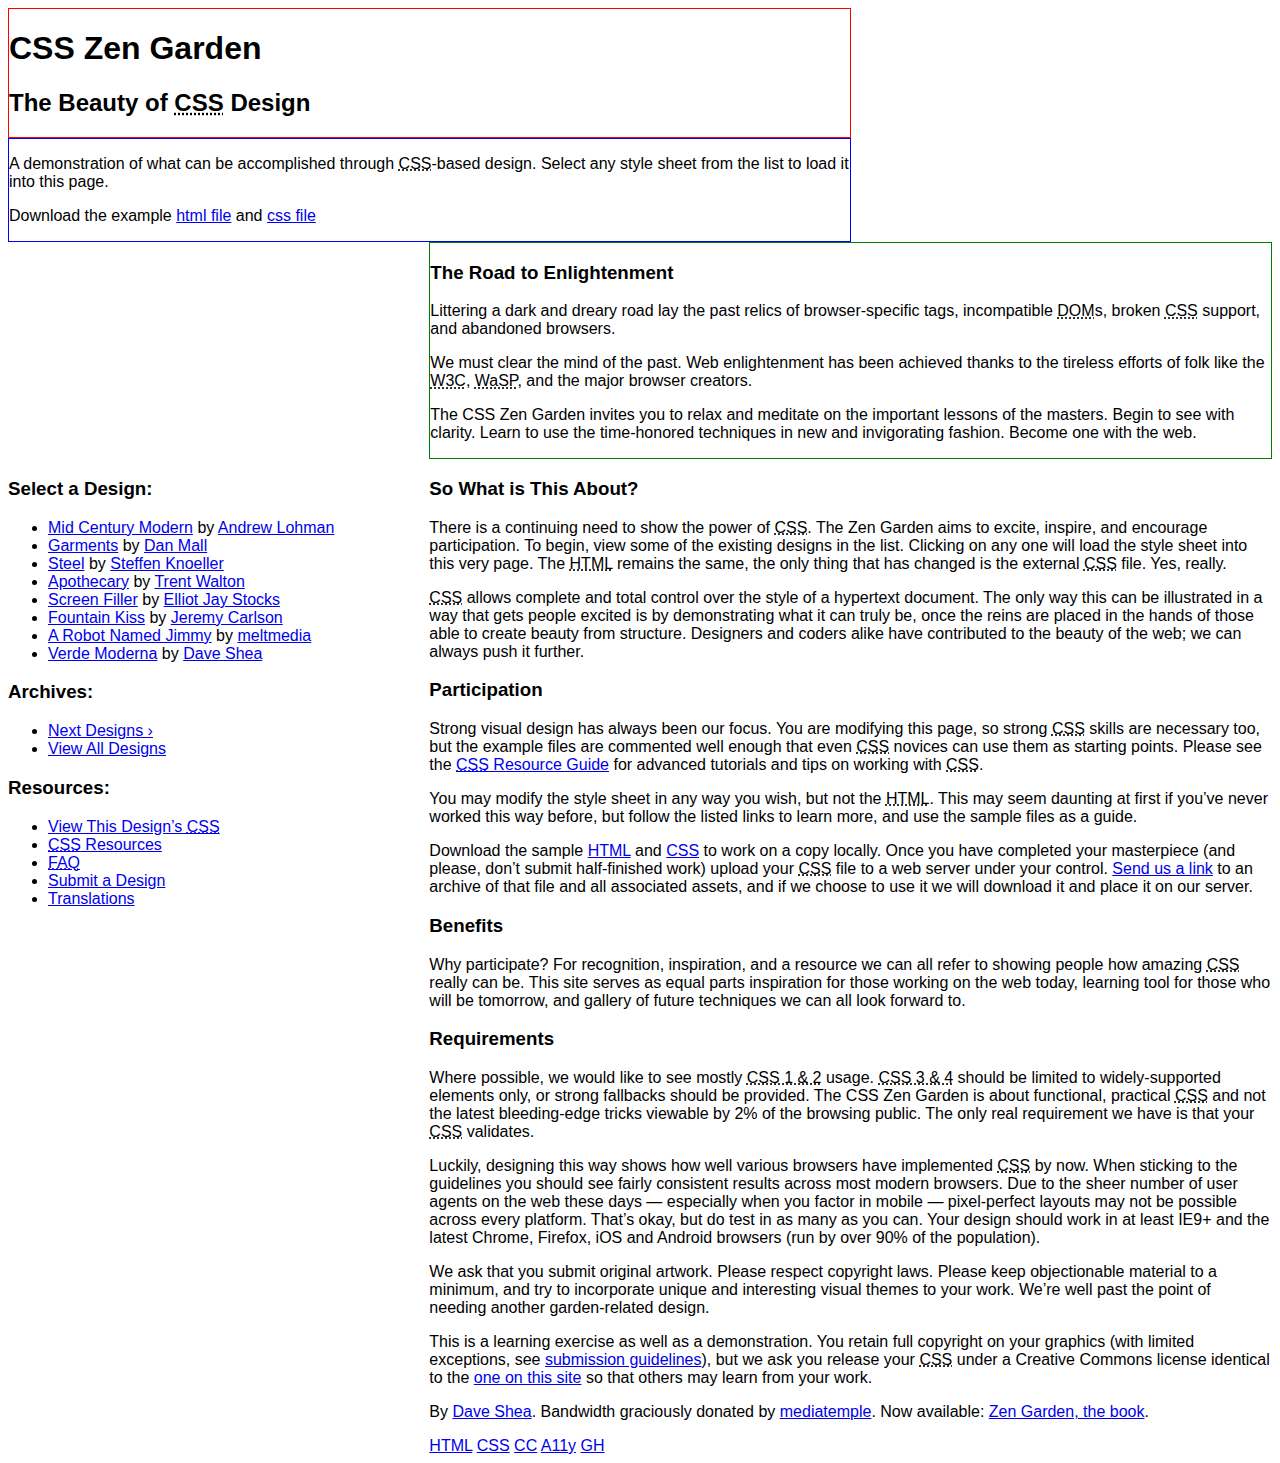
==== commit 80207eba: "update styles.scss" ====
--- a/index.html
+++ b/index.html
@@ -4,7 +4,7 @@
 	<meta charset="utf-8">
 	<title>CSS Zen Garden: The Beauty of CSS Design</title>
 
-	<link rel="stylesheet" media="screen" href="style.css?v=8may2013">
+	<link rel="stylesheet" media="screen" href="css/styles.css">
 	<link rel="alternate" type="application/rss+xml" title="RSS" href="http://www.csszengarden.com/zengarden.xml">
 
 	<meta name="viewport" content="width=device-width, initial-scale=1.0">
@@ -69,7 +69,6 @@
 			<p>The CSS Zen Garden invites you to relax and meditate on the important lessons of the masters. Begin to see with clarity. Learn to use the time-honored techniques in new and invigorating fashion. Become one with the web.</p>
 		</div>
 	</section>
-
 	<div class="main supporting" id="zen-supporting" role="main">
 		<div class="explanation" id="zen-explanation" role="article">
 			<h3>So What is This About?</h3>
@@ -195,4 +194,4 @@
 <div class="extra4" role="presentation"></div><div class="extra5" role="presentation"></div><div class="extra6" role="presentation"></div>
 
 </body>
-</html>+</html>
--- a/css/styles.css
+++ b/css/styles.css
@@ -0,0 +1,59 @@
+@supports (display: grid) {
+  .page-wrapper {
+    display: grid;
+    grid-template-columns: repeat(3, 1fr);
+    grid-template-areas: "intro intro intro" "sidebar main main";
+  }
+  @media (max-width: 800px) {
+    .page-wrapper {
+      display: block;
+    }
+  }
+  @media (max-width: 360px) {
+    .page-wrapper {
+      display: block;
+      margin-top: 0%;
+    }
+  }
+
+  .intro {
+    grid-area: intro;
+    display: grid;
+    grid-template-columns: repeat(3, 1fr);
+    grid-template-areas: "header header ." "summary summary ." ". preamble preamble";
+  }
+  .intro > header {
+    grid-area: header;
+    border: 1px solid red;
+  }
+  .intro > .summary {
+    grid-area: summary;
+    border: 1px solid blue;
+  }
+  .intro > .preamble {
+    grid-area: preamble;
+    border: 1px solid green;
+  }
+
+  .sidebar {
+    grid-area: sidebar;
+  }
+
+  .main {
+    grid-area: main;
+  }
+}
+/* -------------------------------- 
+
+xTypography 
+
+-------------------------------- */
+body {
+  font-family: "Helvetica", "Arial", sans-serif;
+}
+
+h1, h2, h3 {
+  font-weight: bold;
+}
+
+/*# sourceMappingURL=styles.css.map */
